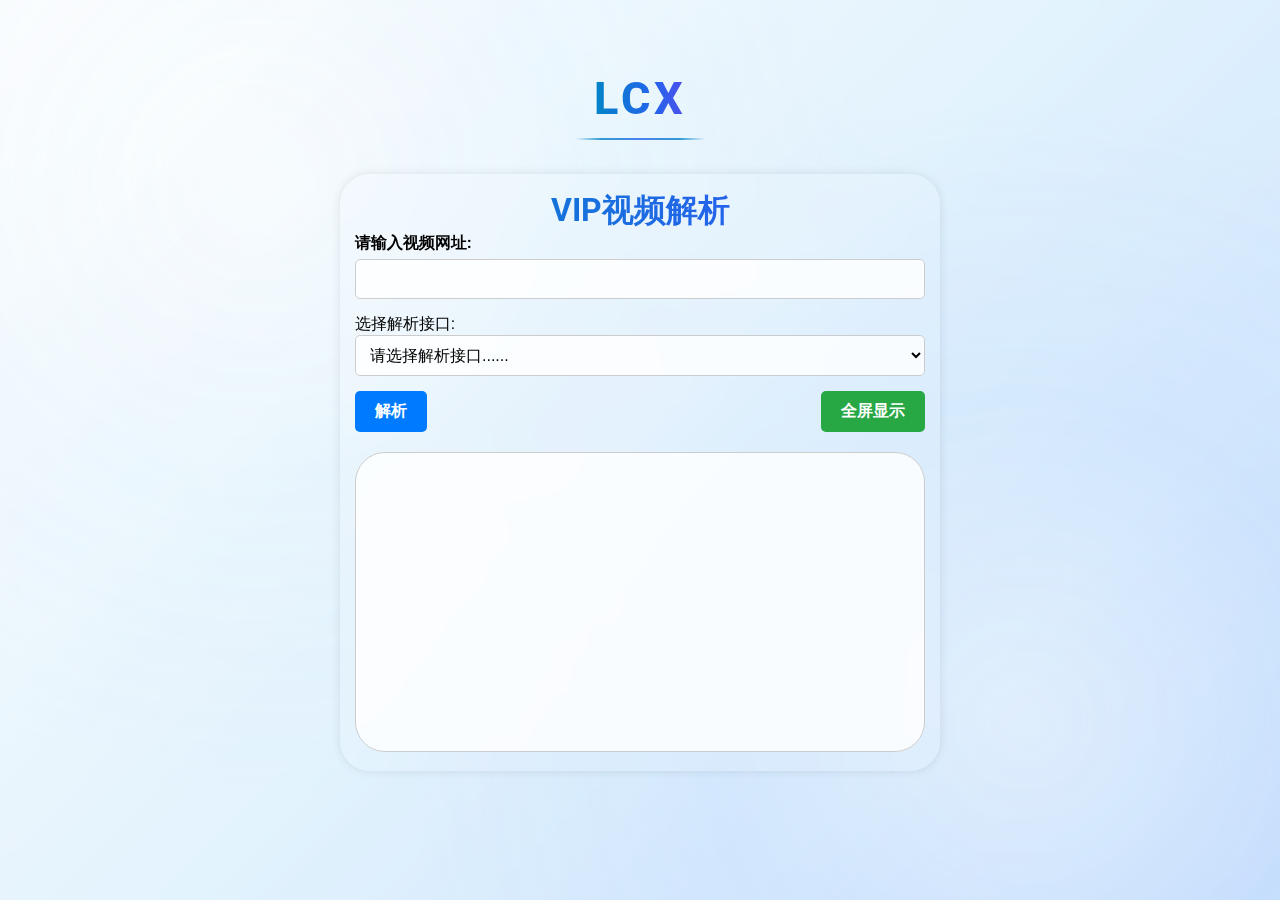
==== user.html @ cbeae75a "上传了所有文件" ====
<!DOCTYPE html>
<html lang="en">

<head>
    <meta charset="UTF-8">
    <meta name="viewport" content="width=device-width, initial-scale=1.0, maximum-scale=1.0, user-scalable=no">
    <title>LCX-VIP视频解析</title>
    <link rel="stylesheet" href="https://fonts.googleapis.com/css?family=Roboto:400,700">
    <link rel="stylesheet" href="css/styles.css">
    <link rel="stylesheet" href="https://cdnjs.cloudflare.com/ajax/libs/font-awesome/5.15.4/css/all.min.css">
    <style>
        /* 通用样式 */
        body {
            font-family: 'Roboto', sans-serif;
            display: flex;
            justify-content: center;
            align-items: center;
            min-height: 100vh;
            margin: 0;
            background-color: #f0f0f0;
        }

        /* 容器样式 */
      .container {
            width: 90%;
            max-width: 600px;
            background-color: rgba(255, 255, 255, 0.1);
            backdrop-filter: blur(15px);
            border-radius: 30px;
            box-shadow: 0 0 10px rgba(0, 0, 0, 0.1);
            padding: 15px;
            position: relative;
        }

        /* 输入组样式 */
      .input-group {
            margin-bottom: 15px;
        }

      .input-group label {
            display: block;
            font-weight: 700;
            margin-bottom: 5px;
        }

      .input-group input {
            width: 100%;
            padding: 10px;
            border: 1px solid #ccc;
            border-radius: 5px;
            font-size: 16px;
            background-color: rgba(255, 255, 255, 0.8);
            backdrop-filter: blur(10px);
        }

        /* 下拉选框样式 */
      .select-group {
            margin-bottom: 15px;
        }

      .select-group select {
            width: 100%;
            padding: 10px;
            border: 1px solid #ccc;
            border-radius: 5px;
            font-size: 16px;
            background-color: rgba(255, 255, 255, 0.8);
            backdrop-filter: blur(10px);
        }

        /* 按钮样式 */
        button {
            padding: 10px 20px;
            border: none;
            border-radius: 5px;
            font-size: 16px;
            font-weight: 700;
            cursor: pointer;
            transition: background-color 0.3s ease;
            background-color: rgba(0, 123, 255, 0.8);
            backdrop-filter: blur(10px);
        }

        #parseButton {
            background-color: #007BFF;
            color: #fff;
        }

        #fullscreenButton {
            background-color: #28a745;
            color: #fff;
        }

        #parseButton:hover {
            background-color: #0056b3;
        }

        #fullscreenButton:hover {
            background-color: #218838;
        }

        /* 结果框架样式 */
        iframe {
            width: 100%;
            height: 300px;
            border: 1px solid #ccc;
            border-radius: 30px;
            margin-top: 20px;
            background-color: rgba(255, 255, 255, 0.8);
            backdrop-filter: blur(10px);
        }

        /* 爱心粒子效果 */
        canvas {
            position: fixed;
            top: 0;
            left: 0;
            width: 100%;
            height: 100%;
            pointer-events: none;
        }

      .h1 {
            text-align: center;
            background: linear-gradient(90deg, #0284c7, #2563eb, #7c3aed, #0284c7);
            background-size: 200% 100%;
            -webkit-background-clip: text;
            background-clip: text;
            color: transparent;
        }

        /* 媒体查询，针对小屏幕设备进一步优化 */
        @media (max-width: 480px) {
          .container {
                padding: 10px;
            }

          .input-group input,
          .select-group select {
                font-size: 14px;
            }

            button {
                font-size: 14px;
            }

            iframe {
                height: 200px;
            }
        }
    </style>
</head>

<body>
    <h1 class="main-title">LCX</h1>
    <div class="container">
        <h1 class="h1">VIP视频解析</h1>
        <div class="input-group">
            <label for="videoUrl">请输入视频网址:</label>
            <input type="text" id="videoUrl" class="entry">
        </div>
        <div class="select-group">
            <label>选择解析接口:</label>
            <select id="apiSelect">
                <option value="" selected>请选择解析接口......</option>
                <option value="https://jx.xyflv.cc/?url=">咸鱼</option>
                <option value="https://jx.xmflv.com/?url=">虾米</option>
                <option value="https://am1907.top/?jx=">M1907(可输名字)</option>
                <option value="https://jx.mmkv.cn/tv.php?url=">vip</option>
                <option value="https://jx.2s0.cn/player/?url=">极速</option>
                <option value="https://www.yemu.xyz/?url=">夜幕</option>
            </select>
        </div>
        <div style="display: flex; justify-content: space-between;">
            <button id="parseButton" class="button" onclick="parseVideo()">解析</button>
            <button id="fullscreenButton" class="button" onclick="toggleFullscreen()">全屏显示</button>
        </div>
        <iframe id="resultFrame" src=""></iframe>
    </div>
    <canvas id="heartCanvas"></canvas>
    <audio id="clickSound" src="audio/click_sound.mp3"></audio>

    <script>
        function parseVideo() {
            var videoUrl = document.getElementById('videoUrl').value.trim();
            var selectedApi = document.getElementById('apiSelect').value;

            if (!videoUrl) {
                alert('请输入视频网址');
                return;
            }
            if (selectedApi === "") {
                alert('请选择解析接口');
                return;
            }

            var apiUrl = selectedApi + encodeURIComponent(videoUrl);
            document.getElementById('resultFrame').src = apiUrl;
            playClickSound();
        }

        function toggleFullscreen() {
            var iframe = document.getElementById('resultFrame');
            if (iframe.requestFullscreen) {
                iframe.requestFullscreen();
            } else if (iframe.mozRequestFullScreen) { // Firefox
                iframe.mozRequestFullScreen();
            } else if (iframe.webkitRequestFullscreen) { // Chrome, Safari and Opera
                iframe.webkitRequestFullscreen();
            } else if (iframe.msRequestFullscreen) { // IE/Edge
                iframe.msRequestFullscreen();
            }
            playClickSound();
        }

        function playClickSound() {
            const audio = document.getElementById('clickSound');
            // 设置音量为0.5（可根据需要调整，范围是0.0 - 1.0）
            audio.volume = 1.0;
            audio.currentTime = 0;
            audio.play();
        }

        // 爱心粒子效果相关代码
        const canvas = document.getElementById('heartCanvas');
        const ctx = canvas.getContext('2d');
        const particles = [];

        canvas.width = window.innerWidth;
        canvas.height = window.innerHeight;

        window.addEventListener('resize', function () {
            canvas.width = window.innerWidth;
            canvas.height = window.innerHeight;
        });

        function Particle(x, y, size, color) {
            this.x = x;
            this.y = y;
            this.size = size;
            this.color = color;
            this.vx = (Math.random() - 0.5) * 2;
            this.vy = (Math.random() - 0.5) * 2;
            this.life = 1;

            this.draw = function () {
                ctx.beginPath();
                ctx.moveTo(this.x + this.size * 0.25, this.y);
                ctx.bezierCurveTo(this.x + this.size * 0.25, this.y - this.size * 0.5, this.x + this.size * 0.75, this.y - this.size * 0.5, this.x + this.size * 0.75, this.y);
                ctx.bezierCurveTo(this.x + this.size * 0.75, this.y - this.size * 0.25, this.x + this.size, this.y - this.size * 0.5, this.x + this.size, this.y);
                ctx.bezierCurveTo(this.x + this.size, this.y + this.size * 0.5, this.x, this.y + this.size * 0.5, this.x, this.y);
                ctx.bezierCurveTo(this.x, this.y - this.size * 0.5, this.x + this.size * 0.25, this.y - this.size * 0.25, this.x + this.size * 0.25, this.y);
                ctx.fillStyle = this.color;
                ctx.fill();
            };

            this.update = function () {
                this.x += this.vx;
                this.y += this.vy;
                this.life -= 0.01;
                if (this.life <= 0) {
                    particles.splice(particles.indexOf(this), 1);
                }
            };
        }

        function addParticle(x, y) {
            const size = Math.random() * 5 + 3;
            const color = 'rgba(255, 0, 100, 0.7)';
            particles.push(new Particle(x, y, size, color));
        }

        document.addEventListener('mousemove', function (e) {
            addParticle(e.clientX, e.clientY);
        });

        document.addEventListener('click', function (e) {
            addParticle(e.clientX, e.clientY);
        });

        function animate() {
            ctx.clearRect(0, 0, canvas.width, canvas.height);
            particles.forEach(function (particle) {
                particle.draw();
                particle.update();
            });
            requestAnimationFrame(animate);
        }

        animate();
    </script>
</body>

</html>
---- css/styles.css ----
/* 全局变量 */
:root {
    --primary-color: #0284c7;
    --primary-hover: #0369a1;
    --secondary-color: #2563eb;
    --danger-color: #ef4444;
    --success-color: #10b981;
    --warning-color: #f59e0b;
    --text-primary: #1e293b;
    --text-secondary: #64748b;
    --bg-white: rgba(255, 255, 255, 0.95);
    --bg-transparent: rgba(255, 255, 255, 0.15);
    --border-color: rgba(148, 163, 184, 0.1);
    --shadow-sm: 0 4px 6px rgba(0, 0, 0, 0.05);
    --shadow-md: 0 8px 32px rgba(0, 0, 0, 0.1);
    --transition: all 0.3s ease;
    --radius-sm: 8px;
    --radius-md: 12px;
    --radius-lg: 24px;
}

/* 基础样式优化 */
* {
    margin: 0;
    padding: 0;
    box-sizing: border-box;
}

body {
    display: flex;
    justify-content: center;
    align-items: center;
    min-height: 100vh;
    background: linear-gradient(135deg, 
        var(--bg-white),
        rgba(224, 242, 254, 0.9),
        rgba(191, 219, 254, 0.85)
    );
    font-family: "Microsoft YaHei", -apple-system, BlinkMacSystemFont, "Segoe UI", Roboto, sans-serif;
    overflow: hidden;
    position: relative;
    padding-top: 5vh;
}

/* 背景效果 */
body::before {
    content: '';
    position: fixed;
    top: 0;
    left: 0;
    width: 100%;
    height: 100%;
    background: 
        radial-gradient(circle at 20% 20%, 
            rgba(255, 255, 255, 0.4) 0%,
            rgba(224, 242, 254, 0.2) 25%,
            transparent 50%),
        radial-gradient(circle at 80% 80%, 
            rgba(255, 255, 255, 0.4) 0%,
            rgba(191, 219, 254, 0.2) 25%,
            transparent 50%);
    backdrop-filter: blur(8px);
    -webkit-backdrop-filter: blur(8px);
    z-index: -2;
    opacity: 0.8;
}

body::after {
    content: '';
    position: fixed;
    top: 0;
    left: 0;
    width: 100%;
    height: 100%;
    background: 
        linear-gradient(135deg,
            transparent 0%,
            rgba(255, 255, 255, 0.03) 25%,
            rgba(224, 242, 254, 0.05) 50%,
            rgba(255, 255, 255, 0.03) 75%,
            transparent 100%);
    z-index: -1;
    animation: lightMove 20s ease-in-out infinite;
    background-size: 400% 400%;
    filter: blur(12px);
    opacity: 0.4;
    mix-blend-mode: overlay;
}

/* 动画效果 */
@keyframes lightMove {
    0% { background-position: 0% 0%; }
    50% { background-position: 100% 100%; }
    100% { background-position: 0% 0%; }
}

/* 标题样式 */
.main-title {
    position: fixed;
    top: 8%;
    left: 50%;
    transform: translateX(-50%);
    font-size: 2.8rem;
    font-weight: 800;
    letter-spacing: 4px;
    z-index: 11;
    background: linear-gradient(90deg, #0284c7, #2563eb, #7c3aed, #0284c7);
    background-size: 200% 100%;
    -webkit-background-clip: text;
    background-clip: text;
    color: transparent;
    animation: 
        gradient 6s linear infinite,
        glow 4s ease-in-out infinite alternate;
    padding-bottom: 15px;
}

.main-title::after {
    content: '';
    position: absolute;
    bottom: 0;
    left: 50%;
    transform: translateX(-50%);
    width: 140%;
    height: 2px;
    background: linear-gradient(90deg, 
        transparent 0%,
        rgba(2, 132, 199, 0.8) 20%,
        rgba(37, 99, 235, 0.8) 50%,
        rgba(2, 132, 199, 0.8) 80%,
        transparent 100%
    );
}

@keyframes borderGlow {
    0% {
        filter: drop-shadow(0 0 5px rgba(2, 132, 199, 0.4));
        width: 100%;
    }
    100% {
        filter: drop-shadow(0 0 10px rgba(2, 132, 199, 0.6));
        width: 120%;
    }
}

@keyframes gradient {
    0% { background-position: 0% 50%; }
    100% { background-position: 200% 50%; }
}

@keyframes glow {
    0% {
        filter: drop-shadow(0 0 15px rgba(2, 132, 199, 0.4))
               drop-shadow(0 0 30px rgba(2, 132, 199, 0.3));
    }
    100% {
        filter: drop-shadow(0 0 20px rgba(2, 132, 199, 0.6))
               drop-shadow(0 0 40px rgba(2, 132, 199, 0.4));
    }
}

/* 表单容器 */
.form-container {
    position: relative;
    max-width: 880px;
    margin: 20px auto;
    padding: 40px 60px;
    background: rgba(255, 255, 255, 0.15);
    backdrop-filter: blur(12px);
    -webkit-backdrop-filter: blur(12px);
    border-radius: 28px;
    box-shadow: 0 8px 32px rgba(0, 0, 0, 0.1);
    border: 1px solid rgba(255, 255, 255, 0.2);
    z-index: 10;
}

/* 表单部分 */
.form-section {
    display: none;
}

.form-section.active {
    display: block;
    animation: fadeIn 0.3s ease-out;
}

/* 表单标题 */
.form-title {
    color: #1e293b;
    text-align: center;
    margin-bottom: 25px;
    font-size: 32px;
    font-weight: 600;
    text-shadow: 0 2px 4px rgba(0, 0, 0, 0.1);
}

/* 表单组样式 */
.form-group {
    margin-bottom: 22px;
}

.form-group label {
    display: block;
    margin-bottom: 6px;
    color: #1e293b;
    font-size: 14px;
    font-weight: 500;
    text-shadow: 0 1px 2px rgba(0, 0, 0, 0.1);
}

.form-group input {
    width: 100%;
    padding: 14px 18px;
    background: rgba(255, 255, 255, 0.2);
    border: 1px solid rgba(255, 255, 255, 0.3);
    border-radius: 16px;
    color: #1e293b;
    font-size: 16px;
    transition: all 0.3s ease;
    backdrop-filter: blur(5px);
    -webkit-backdrop-filter: blur(5px);
}

.form-group input:focus {
    outline: none;
    background: rgba(255, 255, 255, 0.25);
    border-color: rgba(255, 255, 255, 0.5);
    box-shadow: 0 0 0 3px rgba(59, 130, 246, 0.1);
}

.form-group input::placeholder {
    color: rgba(30, 41, 59, 0.6);
}

/* 登录提示文字 */
.login-tip {
    color: #1e293b;
    font-size: 13px;
    margin-bottom: 15px;
    text-align: center;
    text-shadow: 0 1px 2px rgba(0, 0, 0, 0.1);
}

/* 提交按钮 */
.submit-btn {
    width: 100%;
    padding: 14px;
    background: linear-gradient(135deg, rgba(59, 130, 246, 0.8), rgba(37, 99, 235, 0.8));
    color: white;
    border: none;
    border-radius: 16px;
    font-size: 17px;
    font-weight: 500;
    cursor: pointer;
    transition: all 0.3s ease;
    backdrop-filter: blur(5px);
    -webkit-backdrop-filter: blur(5px);
    margin-top: 5px;
}

.submit-btn:hover {
    background: linear-gradient(135deg, rgba(37, 99, 235, 0.9), rgba(29, 78, 216, 0.9));
    transform: translateY(-2px);
    box-shadow: 0 4px 12px rgba(37, 99, 235, 0.2);
}

/* 链接样式 */
.form-links {
    margin-top: 20px;
    display: flex;
    justify-content: space-between;
    align-items: center;
    padding: 0 15px;
}

.form-links br {
    display: none; /* 移除换行 */
}

.form-links a {
    color: #1e293b;
    text-decoration: none;
    font-size: 14px;
    transition: all 0.3s ease;
    text-shadow: 0 1px 2px rgba(0, 0, 0, 0.1);
    position: relative;
    padding: 5px 0;
}

.form-links a:hover {
    color: #3b82f6;
    text-shadow: 0 2px 4px rgba(59, 130, 246, 0.2);
}

/* 链接分隔线 */
.form-links a:not(:last-child)::after {
    content: '';
    position: absolute;
    right: -30px;
    top: 50%;
    transform: translateY(-50%);
    width: 1px;
    height: 14px;
    background: rgba(30, 41, 59, 0.2);
}

/* 自定义弹窗样式 */
.custom-alert {
    position: fixed;
    top: 20px;
    left: 50%;
    transform: translateX(-50%) scaleX(0); /* 初始状态：水平压缩到中心点 */
    padding: 15px 25px;
    border-radius: 12px;
    background: rgba(255, 255, 255, 0.95);
    box-shadow: 0 4px 12px rgba(0, 0, 0, 0.1);
    display: none;
    z-index: 1000;
    min-width: 300px;
    backdrop-filter: blur(10px);
    -webkit-backdrop-filter: blur(10px);
    border: 1px solid rgba(255, 255, 255, 0.2);
    transition: transform 0.3s ease-out;
    overflow: hidden; /* 用于进度条 */
    transform-origin: center; /* 设置变换的原点为中心 */
}

.custom-alert.show {
    display: flex;
    align-items: center;
    justify-content: center;
    transform: translateX(-50%) scaleX(1); /* 显示状态：完全展开 */
    animation: expandAlert 0.3s ease-out forwards;
}

.custom-alert.hide {
    animation: collapseAlert 0.3s ease-in forwards;
}

.custom-alert-icon {
    margin-right: 10px;
    font-size: 20px;
}

.custom-alert-message {
    color: #1e293b;
    font-size: 15px;
    font-weight: 500;
}

/* 进度条样式 */
.custom-alert::after {
    content: '';
    position: absolute;
    bottom: 0;
    left: 0;
    width: 100%;
    height: 3px;
    background: #10b981; /* 绿色进度条 */
    animation: progress 3s linear forwards;
}

/* 成功状态 */
.custom-alert.success {
    background: rgba(16, 185, 129, 0.95);
    color: white;
}

.custom-alert.success .custom-alert-message {
    color: white;
}

/* 错误状态 */
.custom-alert.error {
    background: rgba(239, 68, 68, 0.95);
    color: white;
}

.custom-alert.error .custom-alert-message {
    color: white;
}

/* 展开动画 */
@keyframes expandAlert {
    from {
        transform: translateX(-50%) scaleX(0);
    }
    to {
        transform: translateX(-50%) scaleX(1);
    }
}

/* 收缩动画 */
@keyframes collapseAlert {
    from {
        transform: translateX(-50%) scaleX(1);
    }
    to {
        transform: translateX(-50%) scaleX(0);
    }
}

/* 进度条动画 */
@keyframes progress {
    from {
        width: 100%;
    }
    to {
        width: 0%;
    }
}

/* 密码强度和匹配提示 */
.password-strength,
.password-match {
    font-size: 0.85rem;
    margin-top: 0.5rem;
    transition: all 0.3s ease;
}

.password-strength.weak { color: #ef4444; }
.password-strength.medium { color: #f59e0b; }
.password-strength.strong { color: #10b981; }
.password-match.match { color: #10b981; }
.password-match.mismatch { color: #ef4444; }

/* 管理员相关样式 */
.admin-link {
    position: relative;
    padding: 5px 10px;
    border-radius: 8px;
    transition: all 0.3s ease;
    background: linear-gradient(
        to right,
        rgba(2, 132, 199, 0.1),
        rgba(37, 99, 235, 0.1)
    );
    margin-top: 0.8rem;
    display: inline-block;
}

.admin-link::after {
    content: '👑';
    margin-left: 0.5rem;
    display: inline-block;
    transition: all 0.3s ease;
}

.admin-link:hover::after {
    animation: crownFloat 1s ease-in-out infinite;
}

@keyframes crownFloat {
    0% { transform: rotate(0deg) scale(1); }
    50% { transform: rotate(15deg) scale(1.2); }
    100% { transform: rotate(0deg) scale(1); }
}

/* 管理员面板样式 */
#adminPanel {
    width: 100%;
    max-width: 1600px;
    margin: 20px auto;
    padding: 20px;
    background: var(--bg-white);
    border-radius: 10px;
    box-shadow: 0 0 20px rgba(0, 0, 0, 0.1);
    position: relative;
    z-index: 10;
}

.admin-header {
    display: flex;
    justify-content: space-between;
    align-items: center;
    margin-bottom: 20px;
    padding-bottom: 15px;
    border-bottom: 1px solid var(--border-color);
}

.admin-info {
    display: flex;
    align-items: center;
    gap: 15px;
}

.admin-welcome {
    font-size: 16px;
    color: var(--text-color);
}

.admin-toolbar {
    display: flex;
    justify-content: space-between;
    align-items: center;
    margin-bottom: 20px;
    gap: 20px;
}

.toolbar-left {
    display: flex;
    gap: 10px;
}

.tool-btn {
    display: flex;
    align-items: center;
    gap: 5px;
    padding: 8px 15px;
    border: none;
    border-radius: 5px;
    background: var(--primary-color);
    color: white;
    cursor: pointer;
    transition: background-color 0.3s;
}

.tool-btn:hover {
    background: var(--primary-dark);
}

.tool-btn .icon {
    font-size: 18px;
}

.search-box {
    position: relative;
    width: 300px;
}

.search-box input {
    width: 100%;
    padding: 8px 35px 8px 15px;
    border: 1px solid var(--border-color);
    border-radius: 5px;
    font-size: 14px;
}

.search-icon {
    position: absolute;
    right: 10px;
    top: 50%;
    transform: translateY(-50%);
    color: var(--text-light);
}

.user-list {
    background: white;
    border-radius: 8px;
    overflow: hidden;
    margin-bottom: 20px;
    box-shadow: 0 2px 8px rgba(0, 0, 0, 0.1);
}

.user-list table {
    width: 100%;
    border-collapse: collapse;
}

.user-list th,
.user-list td {
    padding: 12px 15px;
    text-align: left;
    border-bottom: 1px solid var(--border-color);
}

.user-list th {
    background: var(--bg-light);
    font-weight: 600;
    color: var(--text-dark);
}

.user-list tr:hover {
    background: var(--bg-hover);
}

.action-btn {
    padding: 5px 10px;
    border: none;
    border-radius: 4px;
    cursor: pointer;
    font-size: 14px;
    transition: background-color 0.3s;
    margin-right: 5px;
}

.edit-btn {
    background: var(--primary-color);
    color: white;
}

.edit-btn:hover {
    background: var(--primary-dark);
}

.delete-btn {
    background: var(--danger-color);
    color: white;
}

.delete-btn:hover {
    background: var(--danger-dark);
}

.table-footer {
    display: flex;
    justify-content: space-between;
    align-items: center;
    padding: 15px 0;
}

.page-info {
    color: var(--text-color);
}

.pagination {
    display: flex;
    align-items: center;
    gap: 10px;
}

.page-btn {
    padding: 5px 15px;
    border: 1px solid var(--border-color);
    border-radius: 4px;
    background: white;
    cursor: pointer;
    transition: all 0.3s;
}

.page-btn:hover:not(:disabled) {
    background: var(--bg-light);
}

.page-btn:disabled {
    opacity: 0.5;
    cursor: not-allowed;
}

.page-number {
    color: var(--text-color);
}

/* 管理员退出弹窗样式 */
.modal-overlay {
    display: none;
    position: fixed;
    top: 0;
    left: 0;
    width: 100%;
    height: 100%;
    background: rgba(0, 0, 0, 0.5);
    z-index: 1000;
}

.modal-overlay.show {
    display: block;
}

.admin-logout-modal {
    display: none;
    position: fixed;
    top: 50%;
    left: 50%;
    transform: translate(-50%, -50%);
    background: white;
    padding: 20px;
    border-radius: 8px;
    box-shadow: 0 2px 10px rgba(0, 0, 0, 0.1);
    z-index: 1001;
    width: 300px;
    text-align: center;
}

.admin-logout-modal.show {
    display: block;
}

.admin-logout-modal h3 {
    margin: 0 0 20px;
    color: var(--text-dark);
}

.admin-logout-modal .buttons {
    display: flex;
    justify-content: center;
    gap: 10px;
}

.admin-logout-modal button {
    padding: 8px 20px;
    border: none;
    border-radius: 4px;
    cursor: pointer;
    transition: background-color 0.3s;
}

.admin-logout-modal .cancel-btn {
    background: var(--bg-light);
    color: var(--text-color);
}

.admin-logout-modal .cancel-btn:hover {
    background: var(--border-color);
}

.admin-logout-modal .confirm-btn {
    background: var(--danger-color);
    color: white;
}

.admin-logout-modal .confirm-btn:hover {
    background: var(--danger-dark);
}

/* 响应式设计 */
@media (max-width: 1440px) {
    #adminPanel {
        max-width: 95%;
        margin: 2rem auto;
    }
}

@media (max-width: 1280px) {
    #adminPanel {
        max-width: 95%;
        margin: 0 auto;
    }
    
    .admin-toolbar {
        flex-direction: column;
        align-items: stretch;
    }
    
    .search-box {
        width: 100%;
    }
}

@media (max-width: 768px) {
    .admin-header {
        flex-direction: column;
        gap: 1rem;
        text-align: center;
    }
    
    .admin-info {
        flex-direction: column;
        gap: 1rem;
    }
    
    .toolbar-left {
        flex-direction: column;
    }
    
    .table-footer {
        flex-direction: column;
        gap: 1rem;
        text-align: center;
    }
}

/* 特效容器 */
.snowflakes {
    position: fixed;
    top: 0;
    left: 0;
    width: 100%;
    height: 100%;
    pointer-events: none;
    z-index: 5;
}

/* 雪花效果 */
.snowflake {
    position: absolute;
    top: -30px;
    color: rgba(255, 255, 255, 0.95);
    text-shadow: 
        0 0 10px rgba(255, 255, 255, 0.9),
        0 0 20px rgba(191, 219, 254, 0.9),
        0 0 30px rgba(147, 197, 253, 0.8);
    animation: snowfall linear infinite;
    pointer-events: none;
    filter: drop-shadow(0 0 4px rgba(255, 255, 255, 0.9));
    z-index: 10;
    font-size: 24px;
}

@keyframes snowfall {
    0% { 
        transform: translateY(0) translateX(var(--start-x, 0)) rotate(0deg) scale(1); 
        opacity: 1;
    }
    50% {
        transform: translateY(50vh) translateX(var(--end-x, 0)) rotate(180deg) scale(1.2);
        opacity: 0.9;
    }
    100% { 
        transform: translateY(105vh) translateX(var(--end-x, 0)) rotate(360deg) scale(1); 
        opacity: 0.8;
    }
}

/* 动画效果优化 */
@keyframes fadeIn {
    from {
        opacity: 0;
        transform: translateY(10px);
    }
    to {
        opacity: 1;
        transform: translateY(0);
    }
}

.fade-in {
    animation: fadeIn 0.3s ease forwards;
}

/* 管理员退出弹窗样式 */
.admin-logout-modal {
    position: fixed;
    top: 50%;
    left: 50%;
    transform: translate(-50%, -50%);
    background: var(--bg-white);
    padding: 2rem;
    border-radius: 1rem;
    box-shadow: 0 0 20px rgba(0, 0, 0, 0.1);
    z-index: 1000;
    text-align: center;
    min-width: 300px;
    display: none;
}

.admin-logout-modal.show {
    display: block;
    animation: modalFadeIn 0.3s ease-out;
}

.admin-logout-modal h3 {
    color: var(--text-primary);
    margin-bottom: 1.5rem;
    font-size: 1.2rem;
}

.admin-logout-modal .buttons {
    display: flex;
    justify-content: center;
    gap: 1rem;
    margin-top: 1.5rem;
}

.admin-logout-modal button {
    padding: 0.5rem 1.5rem;
    border: none;
    border-radius: 0.5rem;
    cursor: pointer;
    font-size: 1rem;
    transition: all 0.3s ease;
}

.admin-logout-modal .confirm-btn {
    background: var(--danger);
    color: white;
}

.admin-logout-modal .cancel-btn {
    background: var(--bg-secondary);
    color: var(--text-primary);
}

.admin-logout-modal button:hover {
    opacity: 0.9;
    transform: translateY(-1px);
}

.modal-overlay {
    position: fixed;
    top: 0;
    left: 0;
    right: 0;
    bottom: 0;
    background: rgba(0, 0, 0, 0.5);
    z-index: 999;
    display: none;
}

.modal-overlay.show {
    display: block;
    animation: overlayFadeIn 0.3s ease-out;
}

@keyframes modalFadeIn {
    from {
        opacity: 0;
        transform: translate(-50%, -60%);
    }
    to {
        opacity: 1;
        transform: translate(-50%, -50%);
    }
}

@keyframes overlayFadeIn {
    from {
        opacity: 0;
    }
    to {
        opacity: 1;
    }
}

/* 模态表单样式 */
.modal-form {
    display: none;
    position: fixed;
    top: 0;
    left: 0;
    width: 100%;
    height: 100%;
    background: rgba(0, 0, 0, 0.5);
    z-index: 1000;
    justify-content: center;
    align-items: center;
}

.modal-form.show {
    display: flex;
}

.modal-content {
    background: white;
    padding: 2rem;
    border-radius: 10px;
    width: 100%;
    max-width: 500px;
    box-shadow: 0 0 20px rgba(0, 0, 0, 0.1);
}

.modal-content h3 {
    margin: 0 0 1.5rem;
    color: var(--text-primary);
    font-size: 1.5rem;
    text-align: center;
}

.form-buttons {
    display: flex;
    justify-content: flex-end;
    gap: 1rem;
    margin-top: 2rem;
}

.form-buttons button {
    padding: 0.8rem 1.5rem;
    border: none;
    border-radius: 5px;
    cursor: pointer;
    font-size: 1rem;
    transition: all 0.3s ease;
}

.form-buttons .submit-btn {
    background: var(--primary-color);
    color: white;
}

.form-buttons .submit-btn:hover {
    background: var(--primary-hover);
}

.form-buttons .cancel-btn {
    background: var(--bg-light);
    color: var(--text-primary);
}

.form-buttons .cancel-btn:hover {
    background: var(--border-color);
}

/* 表单组样式 */
.form-group {
    margin-bottom: 1.5rem;
}

.form-group label {
    display: block;
    margin-bottom: 0.5rem;
    color: var(--text-primary);
    font-size: 0.95rem;
}

.form-group input {
    width: 100%;
    padding: 0.8rem;
    border: 1px solid var(--border-color);
    border-radius: 5px;
    font-size: 1rem;
    transition: all 0.3s ease;
}

.form-group input:focus {
    outline: none;
    border-color: var(--primary-color);
    box-shadow: 0 0 0 2px rgba(2, 132, 199, 0.1);
}

/* 待办事项容器 */
.todo-container {
    position: relative;
    max-width: 800px;
    margin: 20px auto;
    padding: 30px;
    background: rgba(255, 255, 255, 0.15);
    backdrop-filter: blur(12px);
    -webkit-backdrop-filter: blur(12px);
    border-radius: 24px;
    box-shadow: 0 8px 32px rgba(0, 0, 0, 0.1);
    border: 1px solid rgba(255, 255, 255, 0.2);
}

/* 进度统计部分 */
.progress-section {
    margin-bottom: 30px;
}

.progress-info {
    display: flex;
    align-items: center;
    gap: 10px;
    margin-bottom: 15px;
    color: #1e293b;
}

.progress-percentage {
    color: #0ea5e9;
    font-weight: 600;
}

.progress-bar {
    height: 6px;
    background: rgba(255, 255, 255, 0.2);
    border-radius: 3px;
    margin-bottom: 20px;
}

.progress {
    height: 100%;
    background: linear-gradient(90deg, #0ea5e9, #2563eb);
    border-radius: 3px;
    transition: width 0.3s ease;
}

.task-stats {
    display: flex;
    justify-content: space-around;
    padding: 15px 0;
    border-top: 1px solid rgba(255, 255, 255, 0.2);
}

.stat-item {
    display: flex;
    align-items: center;
    gap: 8px;
    color: #1e293b;
}

.stat-number {
    background: rgba(255, 255, 255, 0.2);
    padding: 2px 8px;
    border-radius: 10px;
    font-size: 14px;
}

/* 添加任务部分 */
.add-task-section {
    display: flex;
    gap: 10px;
    margin-bottom: 20px;
}

#newTask {
    flex: 1;
    padding: 12px 20px;
    border: none;
    border-radius: 12px;
    background: rgba(255, 255, 255, 0.2);
    color: #1e293b;
    font-size: 16px;
}

#newTask::placeholder {
    color: rgba(30, 41, 59, 0.6);
}

.add-btn {
    padding: 12px 24px;
    background: #0ea5e9;
    color: white;
    border: none;
    border-radius: 12px;
    cursor: pointer;
    display: flex;
    align-items: center;
    gap: 8px;
    transition: all 0.3s ease;
}

.add-btn:hover {
    background: #0284c7;
    transform: translateY(-2px);
}

/* 任务列表 */
.task-list {
    display: flex;
    flex-direction: column;
    gap: 10px;
}

.task-item {
    display: flex;
    align-items: center;
    padding: 15px;
    background: rgba(255, 255, 255, 0.1);
    border-radius: 12px;
    transition: all 0.3s ease;
}

.task-item:hover {
    background: rgba(255, 255, 255, 0.15);
    transform: translateX(5px);
}

.task-checkbox {
    width: 24px;
    height: 24px;
    border-radius: 50%;
    border: 2px solid rgba(30, 41, 59, 0.3);
    display: flex;
    align-items: center;
    justify-content: center;
    cursor: pointer;
    margin-right: 15px;
    color: transparent;
    transition: all 0.3s ease;
}

.task-item.completed .task-checkbox {
    background: #10b981;
    border-color: #10b981;
    color: white;
}

.task-content {
    flex: 1;
    color: #1e293b;
}

.task-item.completed .task-content {
    text-decoration: line-through;
    color: #64748b;
}

.task-date {
    color: #64748b;
    font-size: 14px;
    margin: 0 15px;
}

.task-delete {
    color: #ef4444;
    cursor: pointer;
    opacity: 0;
    transition: all 0.3s ease;
}

.task-item:hover .task-delete {
    opacity: 1;
}
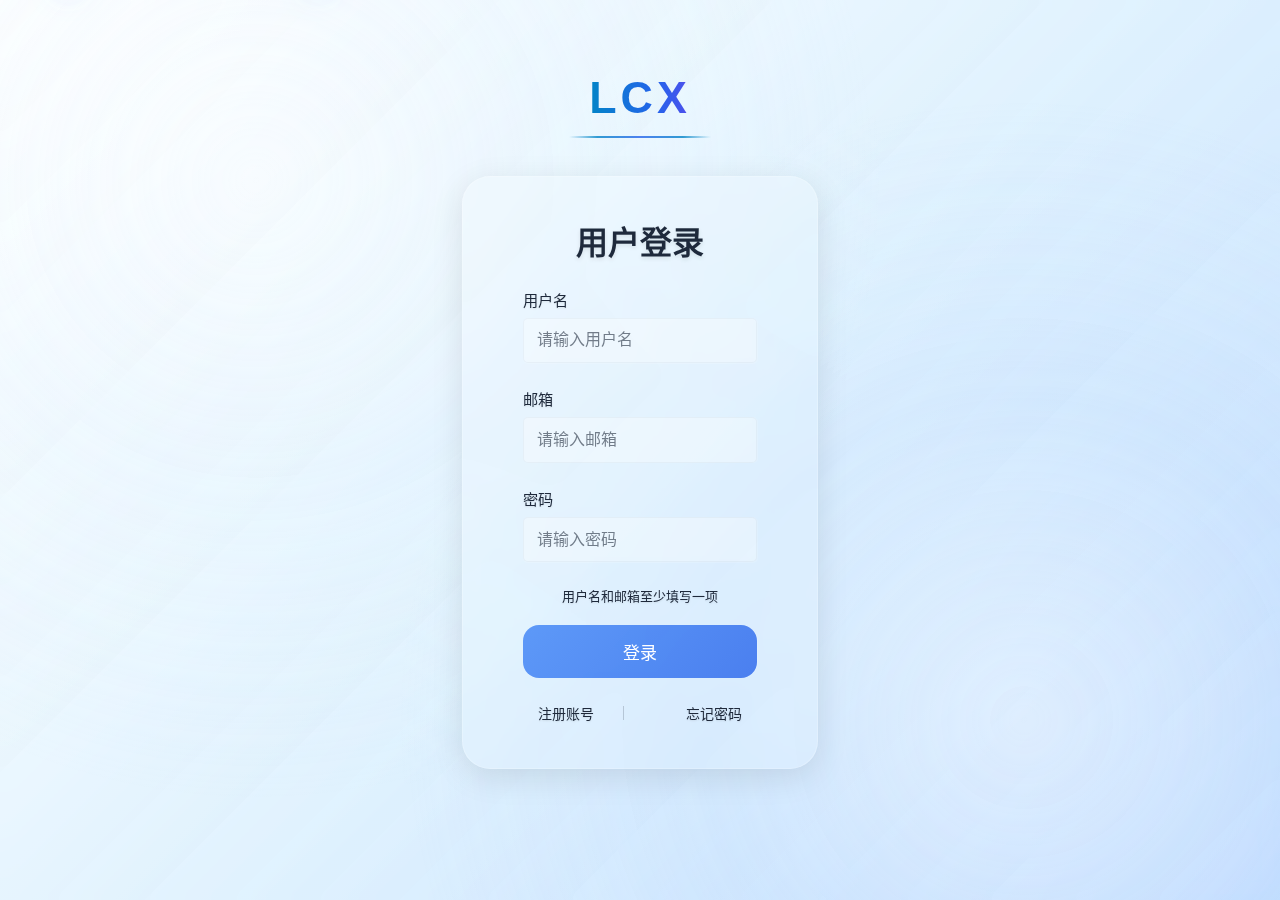
==== commit 6cb8a167: "更新" ====
--- a/user.html
+++ b/user.html
@@ -1,294 +1,149 @@
 <!DOCTYPE html>
-<html lang="en">
-
+<html lang="zh-CN">
 <head>
     <meta charset="UTF-8">
-    <meta name="viewport" content="width=device-width, initial-scale=1.0, maximum-scale=1.0, user-scalable=no">
-    <title>LCX-VIP视频解析</title>
-    <link rel="stylesheet" href="https://fonts.googleapis.com/css?family=Roboto:400,700">
+    <meta name="viewport" content="width=device-width, initial-scale=1.0">
+    <title>LCX</title>
     <link rel="stylesheet" href="css/styles.css">
     <link rel="stylesheet" href="https://cdnjs.cloudflare.com/ajax/libs/font-awesome/5.15.4/css/all.min.css">
-    <style>
-        /* 通用样式 */
-        body {
-            font-family: 'Roboto', sans-serif;
-            display: flex;
-            justify-content: center;
-            align-items: center;
-            min-height: 100vh;
-            margin: 0;
-            background-color: #f0f0f0;
-        }
 
-        /* 容器样式 */
-      .container {
-            width: 90%;
-            max-width: 600px;
-            background-color: rgba(255, 255, 255, 0.1);
-            backdrop-filter: blur(15px);
-            border-radius: 30px;
-            box-shadow: 0 0 10px rgba(0, 0, 0, 0.1);
-            padding: 15px;
-            position: relative;
-        }
+</head>
+<body>
+    <!-- 系统主标题 -->
+    <h1 class="main-title">LCX</h1>
 
-        /* 输入组样式 */
-      .input-group {
-            margin-bottom: 15px;
-        }
+    <!-- 雪花容器 -->
+    <div class="snowflakes" id="snowflakes"></div>
 
-      .input-group label {
-            display: block;
-            font-weight: 700;
-            margin-bottom: 5px;
-        }
+    <div class="form-container">
+        <!-- 自定义弹窗容器 -->
+        <div id="customAlert" class="custom-alert">
+            <span class="custom-alert-icon"></span>
+            <span class="custom-alert-message"></span>
+        </div>
 
-      .input-group input {
-            width: 100%;
-            padding: 10px;
-            border: 1px solid #ccc;
-            border-radius: 5px;
-            font-size: 16px;
-            background-color: rgba(255, 255, 255, 0.8);
-            backdrop-filter: blur(10px);
-        }
+        <!-- 登录表单 -->
+        <div class="form-section active" id="loginForm">
+            <h2 class="form-title">用户登录</h2>
+            <form id="loginFormElement">
+                <div class="form-group">
+                    <label for="login-username">用户名</label>
+                    <input type="text" id="login-username" name="username" placeholder="请输入用户名">
+                </div>
+                <div class="form-group">
+                    <label for="login-email">邮箱</label>
+                    <input type="email" id="login-email" name="email" placeholder="请输入邮箱">
+                </div>
+                <div class="form-group">
+                    <label for="login-password">密码</label>
+                    <input type="password" id="login-password" name="password" placeholder="请输入密码" required>
+                </div>
+                <div class="login-tip">用户名和邮箱至少填写一项</div>
+                <button type="submit" class="submit-btn">登录</button>
+                <div class="form-links">
+                    <a href="#" onclick="switchForm('registerForm')">注册账号</a>
+                    <a href="#" onclick="switchForm('forgotForm')">忘记密码</a>
+                </div>
+            </form>
+        </div>
 
-        /* 下拉选框样式 */
-      .select-group {
-            margin-bottom: 15px;
-        }
+        <!-- 注册表单 -->
+        <div class="form-section" id="registerForm">
+            <h2 class="form-title">用户注册</h2>
+            <form id="registerFormElement">
+                <div class="form-group">
+                    <label for="register-username">用户名</label>
+                    <input type="text" id="register-username" name="username" placeholder="请输入用户名" required>
+                </div>
+                <div class="form-group">
+                    <label for="register-email">邮箱</label>
+                    <input type="email" id="register-email" name="email" placeholder="请输入邮箱" required>
+                </div>
+                <div class="form-group">
+                    <label for="register-password">密码</label>
+                    <input type="password" id="register-password" name="password" placeholder="请输入密码" required>
+                    <div class="password-strength" id="registerPasswordStrength"></div>
+                </div>
+                <div class="form-group">
+                    <label for="register-confirm">确认密码</label>
+                    <input type="password" id="register-confirm" name="confirm_password" placeholder="请再次输入密码" required>
+                    <div class="password-match" id="registerPasswordMatch"></div>
+                </div>
+                <button type="submit" class="submit-btn">注册</button>
+                <div class="form-links">
+                    <a href="#" onclick="switchForm('loginForm')">返回登录</a>
+                </div>
+            </form>
+        </div>
 
-      .select-group select {
-            width: 100%;
-            padding: 10px;
-            border: 1px solid #ccc;
-            border-radius: 5px;
-            font-size: 16px;
-            background-color: rgba(255, 255, 255, 0.8);
-            backdrop-filter: blur(10px);
-        }
+        <!-- 忘记密码表单 -->
+        <div class="form-section" id="forgotForm">
+            <h2 class="form-title">重置密码</h2>
+            <form id="forgotFormElement">
+                <div class="form-group">
+                    <label for="forgot-email">邮箱地址</label>
+                    <input type="email" id="forgot-email" name="email" placeholder="请输入注册邮箱" required>
+                </div>
+                <div class="form-group">
+                    <label for="forgot-new-password">新密码</label>
+                    <input type="password" id="forgot-new-password" name="new_password" placeholder="请输入新密码" required>
+                    <div class="password-strength" id="forgotPasswordStrength"></div>
+                </div>
+                <div class="form-group">
+                    <label for="forgot-confirm">确认密码</label>
+                    <input type="password" id="forgot-confirm" name="confirm_password" placeholder="请再次输入新密码" required>
+                    <div class="password-match" id="forgotPasswordMatch"></div>
+                </div>
+                <button type="submit" class="submit-btn">重置密码</button>
+                <div class="form-links">
+                    <a href="#" onclick="switchForm('loginForm')">返回登录</a>
+                </div>
+            </form>
+        </div>
 
-        /* 按钮样式 */
-        button {
-            padding: 10px 20px;
-            border: none;
-            border-radius: 5px;
-            font-size: 16px;
-            font-weight: 700;
-            cursor: pointer;
-            transition: background-color 0.3s ease;
-            background-color: rgba(0, 123, 255, 0.8);
-            backdrop-filter: blur(10px);
-        }
 
-        #parseButton {
-            background-color: #007BFF;
-            color: #fff;
-        }
+        <!-- 添加用户表单 -->
+        <div id="addUserForm" class="modal-form">
+            <div class="modal-content">
+                <h3>添加新用户</h3>
+                <div class="form-group">
+                    <label for="newUsername">用户名</label>
+                    <input type="text" id="newUsername" name="username" required>
+                </div>
+                <div class="form-group">
+                    <label for="newPassword">密码</label>
+                    <input type="password" id="newPassword" name="password" required>
+                </div>
+                <div class="form-group">
+                    <label for="newEmail">邮箱</label>
+                    <input type="email" id="newEmail" name="email" required>
+                </div>
+                <div class="form-buttons">
+                    <button type="button" class="cancel-btn" onclick="closeAddUserForm()">取消</button>
+                    <button type="button" class="submit-btn" onclick="submitAddUser()">添加</button>
+                </div>
+            </div>
+        </div>
 
-        #fullscreenButton {
-            background-color: #28a745;
-            color: #fff;
-        }
 
-        #parseButton:hover {
-            background-color: #0056b3;
-        }
 
-        #fullscreenButton:hover {
-            background-color: #218838;
-        }
 
-        /* 结果框架样式 */
-        iframe {
-            width: 100%;
-            height: 300px;
-            border: 1px solid #ccc;
-            border-radius: 30px;
-            margin-top: 20px;
-            background-color: rgba(255, 255, 255, 0.8);
-            backdrop-filter: blur(10px);
-        }
-
-        /* 爱心粒子效果 */
-        canvas {
-            position: fixed;
-            top: 0;
-            left: 0;
-            width: 100%;
-            height: 100%;
-            pointer-events: none;
-        }
-
-      .h1 {
-            text-align: center;
-            background: linear-gradient(90deg, #0284c7, #2563eb, #7c3aed, #0284c7);
-            background-size: 200% 100%;
-            -webkit-background-clip: text;
-            background-clip: text;
-            color: transparent;
-        }
-
-        /* 媒体查询，针对小屏幕设备进一步优化 */
-        @media (max-width: 480px) {
-          .container {
-                padding: 10px;
-            }
-
-          .input-group input,
-          .select-group select {
-                font-size: 14px;
-            }
-
-            button {
-                font-size: 14px;
-            }
-
-            iframe {
-                height: 200px;
-            }
-        }
-    </style>
-</head>
-
-<body>
-    <h1 class="main-title">LCX</h1>
-    <div class="container">
-        <h1 class="h1">VIP视频解析</h1>
-        <div class="input-group">
-            <label for="videoUrl">请输入视频网址:</label>
-            <input type="text" id="videoUrl" class="entry">
-        </div>
-        <div class="select-group">
-            <label>选择解析接口:</label>
-            <select id="apiSelect">
-                <option value="" selected>请选择解析接口......</option>
-                <option value="https://jx.xyflv.cc/?url=">咸鱼</option>
-                <option value="https://jx.xmflv.com/?url=">虾米</option>
-                <option value="https://am1907.top/?jx=">M1907(可输名字)</option>
-                <option value="https://jx.mmkv.cn/tv.php?url=">vip</option>
-                <option value="https://jx.2s0.cn/player/?url=">极速</option>
-                <option value="https://www.yemu.xyz/?url=">夜幕</option>
-            </select>
-        </div>
-        <div style="display: flex; justify-content: space-between;">
-            <button id="parseButton" class="button" onclick="parseVideo()">解析</button>
-            <button id="fullscreenButton" class="button" onclick="toggleFullscreen()">全屏显示</button>
-        </div>
-        <iframe id="resultFrame" src=""></iframe>
-    </div>
-    <canvas id="heartCanvas"></canvas>
-    <audio id="clickSound" src="audio/click_sound.mp3"></audio>
+    <!-- 引入JavaScript文件 -->
+    <script src="js/ui.js" type="module"></script>
+    <script src="js/api.js" type="module"></script>
+    <script src="js/validation.js" type="module"></script>
+    <script src="js/effects.js" type="module"></script>
+    <script src="js/handlers.js" type="module"></script>
+    <script src="js/main.js" type="module"></script>
 
     <script>
-        function parseVideo() {
-            var videoUrl = document.getElementById('videoUrl').value.trim();
-            var selectedApi = document.getElementById('apiSelect').value;
-
-            if (!videoUrl) {
-                alert('请输入视频网址');
-                return;
-            }
-            if (selectedApi === "") {
-                alert('请选择解析接口');
-                return;
-            }
-
-            var apiUrl = selectedApi + encodeURIComponent(videoUrl);
-            document.getElementById('resultFrame').src = apiUrl;
-            playClickSound();
-        }
-
-        function toggleFullscreen() {
-            var iframe = document.getElementById('resultFrame');
-            if (iframe.requestFullscreen) {
-                iframe.requestFullscreen();
-            } else if (iframe.mozRequestFullScreen) { // Firefox
-                iframe.mozRequestFullScreen();
-            } else if (iframe.webkitRequestFullscreen) { // Chrome, Safari and Opera
-                iframe.webkitRequestFullscreen();
-            } else if (iframe.msRequestFullscreen) { // IE/Edge
-                iframe.msRequestFullscreen();
-            }
-            playClickSound();
-        }
-
-        function playClickSound() {
-            const audio = document.getElementById('clickSound');
-            // 设置音量为0.5（可根据需要调整，范围是0.0 - 1.0）
-            audio.volume = 1.0;
-            audio.currentTime = 0;
-            audio.play();
-        }
-
-        // 爱心粒子效果相关代码
-        const canvas = document.getElementById('heartCanvas');
-        const ctx = canvas.getContext('2d');
-        const particles = [];
-
-        canvas.width = window.innerWidth;
-        canvas.height = window.innerHeight;
-
-        window.addEventListener('resize', function () {
-            canvas.width = window.innerWidth;
-            canvas.height = window.innerHeight;
-        });
-
-        function Particle(x, y, size, color) {
-            this.x = x;
-            this.y = y;
-            this.size = size;
-            this.color = color;
-            this.vx = (Math.random() - 0.5) * 2;
-            this.vy = (Math.random() - 0.5) * 2;
-            this.life = 1;
-
-            this.draw = function () {
-                ctx.beginPath();
-                ctx.moveTo(this.x + this.size * 0.25, this.y);
-                ctx.bezierCurveTo(this.x + this.size * 0.25, this.y - this.size * 0.5, this.x + this.size * 0.75, this.y - this.size * 0.5, this.x + this.size * 0.75, this.y);
-                ctx.bezierCurveTo(this.x + this.size * 0.75, this.y - this.size * 0.25, this.x + this.size, this.y - this.size * 0.5, this.x + this.size, this.y);
-                ctx.bezierCurveTo(this.x + this.size, this.y + this.size * 0.5, this.x, this.y + this.size * 0.5, this.x, this.y);
-                ctx.bezierCurveTo(this.x, this.y - this.size * 0.5, this.x + this.size * 0.25, this.y - this.size * 0.25, this.x + this.size * 0.25, this.y);
-                ctx.fillStyle = this.color;
-                ctx.fill();
-            };
-
-            this.update = function () {
-                this.x += this.vx;
-                this.y += this.vy;
-                this.life -= 0.01;
-                if (this.life <= 0) {
-                    particles.splice(particles.indexOf(this), 1);
-                }
-            };
-        }
-
-        function addParticle(x, y) {
-            const size = Math.random() * 5 + 3;
-            const color = 'rgba(255, 0, 100, 0.7)';
-            particles.push(new Particle(x, y, size, color));
-        }
-
-        document.addEventListener('mousemove', function (e) {
-            addParticle(e.clientX, e.clientY);
-        });
-
-        document.addEventListener('click', function (e) {
-            addParticle(e.clientX, e.clientY);
-        });
-
-        function animate() {
-            ctx.clearRect(0, 0, canvas.width, canvas.height);
-            particles.forEach(function (particle) {
-                particle.draw();
-                particle.update();
-            });
-            requestAnimationFrame(animate);
-        }
-
-        animate();
+    function testRedirect() {
+        const currentPath = window.location.pathname;
+        const basePath = currentPath.substring(0, currentPath.lastIndexOf('/'));
+        const userPageUrl = `${basePath}/user.html`;
+        console.log('测试跳转到:', userPageUrl);
+        window.location.href = userPageUrl;
+    }
     </script>
 </body>
-
-</html>+</html> 
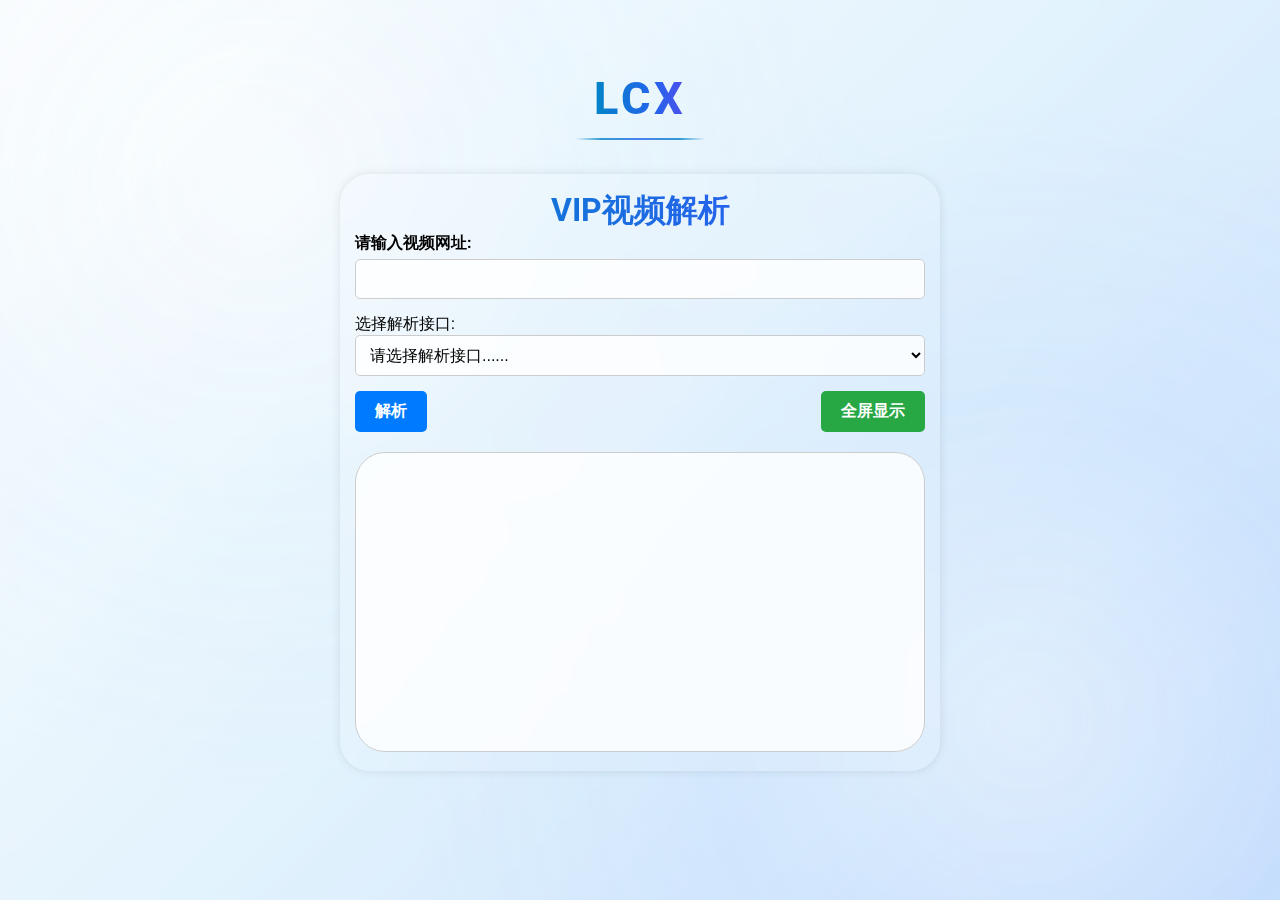
==== commit ccdae98b: "修复数据库连接问题" ====
--- a/user.html
+++ b/user.html
@@ -1,149 +1,295 @@
 <!DOCTYPE html>
-<html lang="zh-CN">
+<html lang="en">
+
 <head>
     <meta charset="UTF-8">
-    <meta name="viewport" content="width=device-width, initial-scale=1.0">
-    <title>LCX</title>
+    <meta name="viewport" content="width=device-width, initial-scale=1.0, maximum-scale=1.0, user-scalable=no">
+    <title>LCX-VIP视频解析</title>
+    <link rel="stylesheet" href="https://fonts.googleapis.com/css?family=Roboto:400,700">
     <link rel="stylesheet" href="css/styles.css">
     <link rel="stylesheet" href="https://cdnjs.cloudflare.com/ajax/libs/font-awesome/5.15.4/css/all.min.css">
-
+    <link rel="icon" href="ico\vip.ico" type="image/x-icon">
+    <style>
+        /* 通用样式 */
+        body {
+            font-family: 'Roboto', sans-serif;
+            display: flex;
+            justify-content: center;
+            align-items: center;
+            min-height: 100vh;
+            margin: 0;
+            background-color: #f0f0f0;
+        }
+
+        /* 容器样式 */
+      .container {
+            width: 90%;
+            max-width: 600px;
+            background-color: rgba(255, 255, 255, 0.1);
+            backdrop-filter: blur(15px);
+            border-radius: 30px;
+            box-shadow: 0 0 10px rgba(0, 0, 0, 0.1);
+            padding: 15px;
+            position: relative;
+        }
+
+        /* 输入组样式 */
+      .input-group {
+            margin-bottom: 15px;
+        }
+
+      .input-group label {
+            display: block;
+            font-weight: 700;
+            margin-bottom: 5px;
+        }
+
+      .input-group input {
+            width: 100%;
+            padding: 10px;
+            border: 1px solid #ccc;
+            border-radius: 5px;
+            font-size: 16px;
+            background-color: rgba(255, 255, 255, 0.8);
+            backdrop-filter: blur(10px);
+        }
+
+        /* 下拉选框样式 */
+      .select-group {
+            margin-bottom: 15px;
+        }
+
+      .select-group select {
+            width: 100%;
+            padding: 10px;
+            border: 1px solid #ccc;
+            border-radius: 5px;
+            font-size: 16px;
+            background-color: rgba(255, 255, 255, 0.8);
+            backdrop-filter: blur(10px);
+        }
+
+        /* 按钮样式 */
+        button {
+            padding: 10px 20px;
+            border: none;
+            border-radius: 5px;
+            font-size: 16px;
+            font-weight: 700;
+            cursor: pointer;
+            transition: background-color 0.3s ease;
+            background-color: rgba(0, 123, 255, 0.8);
+            backdrop-filter: blur(10px);
+        }
+
+        #parseButton {
+            background-color: #007BFF;
+            color: #fff;
+        }
+
+        #fullscreenButton {
+            background-color: #28a745;
+            color: #fff;
+        }
+
+        #parseButton:hover {
+            background-color: #0056b3;
+        }
+
+        #fullscreenButton:hover {
+            background-color: #218838;
+        }
+
+        /* 结果框架样式 */
+        iframe {
+            width: 100%;
+            height: 300px;
+            border: 1px solid #ccc;
+            border-radius: 30px;
+            margin-top: 20px;
+            background-color: rgba(255, 255, 255, 0.8);
+            backdrop-filter: blur(10px);
+        }
+
+        /* 爱心粒子效果 */
+        canvas {
+            position: fixed;
+            top: 0;
+            left: 0;
+            width: 100%;
+            height: 100%;
+            pointer-events: none;
+        }
+
+      .h1 {
+            text-align: center;
+            background: linear-gradient(90deg, #0284c7, #2563eb, #7c3aed, #0284c7);
+            background-size: 200% 100%;
+            -webkit-background-clip: text;
+            background-clip: text;
+            color: transparent;
+        }
+
+        /* 媒体查询，针对小屏幕设备进一步优化 */
+        @media (max-width: 480px) {
+          .container {
+                padding: 10px;
+            }
+
+          .input-group input,
+          .select-group select {
+                font-size: 14px;
+            }
+
+            button {
+                font-size: 14px;
+            }
+
+            iframe {
+                height: 200px;
+            }
+        }
+    </style>
 </head>
+
 <body>
-    <!-- 系统主标题 -->
     <h1 class="main-title">LCX</h1>
-
-    <!-- 雪花容器 -->
-    <div class="snowflakes" id="snowflakes"></div>
-
-    <div class="form-container">
-        <!-- 自定义弹窗容器 -->
-        <div id="customAlert" class="custom-alert">
-            <span class="custom-alert-icon"></span>
-            <span class="custom-alert-message"></span>
+    <div class="container">
+        <h1 class="h1">VIP视频解析</h1>
+        <div class="input-group">
+            <label for="videoUrl">请输入视频网址:</label>
+            <input type="text" id="videoUrl" class="entry">
         </div>
-
-        <!-- 登录表单 -->
-        <div class="form-section active" id="loginForm">
-            <h2 class="form-title">用户登录</h2>
-            <form id="loginFormElement">
-                <div class="form-group">
-                    <label for="login-username">用户名</label>
-                    <input type="text" id="login-username" name="username" placeholder="请输入用户名">
-                </div>
-                <div class="form-group">
-                    <label for="login-email">邮箱</label>
-                    <input type="email" id="login-email" name="email" placeholder="请输入邮箱">
-                </div>
-                <div class="form-group">
-                    <label for="login-password">密码</label>
-                    <input type="password" id="login-password" name="password" placeholder="请输入密码" required>
-                </div>
-                <div class="login-tip">用户名和邮箱至少填写一项</div>
-                <button type="submit" class="submit-btn">登录</button>
-                <div class="form-links">
-                    <a href="#" onclick="switchForm('registerForm')">注册账号</a>
-                    <a href="#" onclick="switchForm('forgotForm')">忘记密码</a>
-                </div>
-            </form>
+        <div class="select-group">
+            <label>选择解析接口:</label>
+            <select id="apiSelect">
+                <option value="" selected>请选择解析接口......</option>
+                <option value="https://jx.xyflv.cc/?url=">咸鱼</option>
+                <option value="https://jx.xmflv.com/?url=">虾米</option>
+                <option value="https://am1907.top/?jx=">M1907(可输名字)</option>
+                <option value="https://jx.mmkv.cn/tv.php?url=">vip</option>
+                <option value="https://jx.2s0.cn/player/?url=">极速</option>
+                <option value="https://www.yemu.xyz/?url=">夜幕</option>
+            </select>
         </div>
-
-        <!-- 注册表单 -->
-        <div class="form-section" id="registerForm">
-            <h2 class="form-title">用户注册</h2>
-            <form id="registerFormElement">
-                <div class="form-group">
-                    <label for="register-username">用户名</label>
-                    <input type="text" id="register-username" name="username" placeholder="请输入用户名" required>
-                </div>
-                <div class="form-group">
-                    <label for="register-email">邮箱</label>
-                    <input type="email" id="register-email" name="email" placeholder="请输入邮箱" required>
-                </div>
-                <div class="form-group">
-                    <label for="register-password">密码</label>
-                    <input type="password" id="register-password" name="password" placeholder="请输入密码" required>
-                    <div class="password-strength" id="registerPasswordStrength"></div>
-                </div>
-                <div class="form-group">
-                    <label for="register-confirm">确认密码</label>
-                    <input type="password" id="register-confirm" name="confirm_password" placeholder="请再次输入密码" required>
-                    <div class="password-match" id="registerPasswordMatch"></div>
-                </div>
-                <button type="submit" class="submit-btn">注册</button>
-                <div class="form-links">
-                    <a href="#" onclick="switchForm('loginForm')">返回登录</a>
-                </div>
-            </form>
+        <div style="display: flex; justify-content: space-between;">
+            <button id="parseButton" class="button" onclick="parseVideo()">解析</button>
+            <button id="fullscreenButton" class="button" onclick="toggleFullscreen()">全屏显示</button>
         </div>
-
-        <!-- 忘记密码表单 -->
-        <div class="form-section" id="forgotForm">
-            <h2 class="form-title">重置密码</h2>
-            <form id="forgotFormElement">
-                <div class="form-group">
-                    <label for="forgot-email">邮箱地址</label>
-                    <input type="email" id="forgot-email" name="email" placeholder="请输入注册邮箱" required>
-                </div>
-                <div class="form-group">
-                    <label for="forgot-new-password">新密码</label>
-                    <input type="password" id="forgot-new-password" name="new_password" placeholder="请输入新密码" required>
-                    <div class="password-strength" id="forgotPasswordStrength"></div>
-                </div>
-                <div class="form-group">
-                    <label for="forgot-confirm">确认密码</label>
-                    <input type="password" id="forgot-confirm" name="confirm_password" placeholder="请再次输入新密码" required>
-                    <div class="password-match" id="forgotPasswordMatch"></div>
-                </div>
-                <button type="submit" class="submit-btn">重置密码</button>
-                <div class="form-links">
-                    <a href="#" onclick="switchForm('loginForm')">返回登录</a>
-                </div>
-            </form>
-        </div>
-
-
-        <!-- 添加用户表单 -->
-        <div id="addUserForm" class="modal-form">
-            <div class="modal-content">
-                <h3>添加新用户</h3>
-                <div class="form-group">
-                    <label for="newUsername">用户名</label>
-                    <input type="text" id="newUsername" name="username" required>
-                </div>
-                <div class="form-group">
-                    <label for="newPassword">密码</label>
-                    <input type="password" id="newPassword" name="password" required>
-                </div>
-                <div class="form-group">
-                    <label for="newEmail">邮箱</label>
-                    <input type="email" id="newEmail" name="email" required>
-                </div>
-                <div class="form-buttons">
-                    <button type="button" class="cancel-btn" onclick="closeAddUserForm()">取消</button>
-                    <button type="button" class="submit-btn" onclick="submitAddUser()">添加</button>
-                </div>
-            </div>
-        </div>
-
-
-
-
-    <!-- 引入JavaScript文件 -->
-    <script src="js/ui.js" type="module"></script>
-    <script src="js/api.js" type="module"></script>
-    <script src="js/validation.js" type="module"></script>
-    <script src="js/effects.js" type="module"></script>
-    <script src="js/handlers.js" type="module"></script>
-    <script src="js/main.js" type="module"></script>
+        <iframe id="resultFrame" src=""></iframe>
+    </div>
+    <canvas id="heartCanvas"></canvas>
+    <audio id="clickSound" src="audio/click_sound.mp3"></audio>
 
     <script>
-    function testRedirect() {
-        const currentPath = window.location.pathname;
-        const basePath = currentPath.substring(0, currentPath.lastIndexOf('/'));
-        const userPageUrl = `${basePath}/user.html`;
-        console.log('测试跳转到:', userPageUrl);
-        window.location.href = userPageUrl;
-    }
+        function parseVideo() {
+            var videoUrl = document.getElementById('videoUrl').value.trim();
+            var selectedApi = document.getElementById('apiSelect').value;
+
+            if (!videoUrl) {
+                alert('请输入视频网址');
+                return;
+            }
+            if (selectedApi === "") {
+                alert('请选择解析接口');
+                return;
+            }
+
+            var apiUrl = selectedApi + encodeURIComponent(videoUrl);
+            document.getElementById('resultFrame').src = apiUrl;
+            playClickSound();
+        }
+
+        function toggleFullscreen() {
+            var iframe = document.getElementById('resultFrame');
+            if (iframe.requestFullscreen) {
+                iframe.requestFullscreen();
+            } else if (iframe.mozRequestFullScreen) { // Firefox
+                iframe.mozRequestFullScreen();
+            } else if (iframe.webkitRequestFullscreen) { // Chrome, Safari and Opera
+                iframe.webkitRequestFullscreen();
+            } else if (iframe.msRequestFullscreen) { // IE/Edge
+                iframe.msRequestFullscreen();
+            }
+            playClickSound();
+        }
+
+        function playClickSound() {
+            const audio = document.getElementById('clickSound');
+            // 设置音量为0.5（可根据需要调整，范围是0.0 - 1.0）
+            audio.volume = 1.0;
+            audio.currentTime = 0;
+            audio.play();
+        }
+
+        // 爱心粒子效果相关代码
+        const canvas = document.getElementById('heartCanvas');
+        const ctx = canvas.getContext('2d');
+        const particles = [];
+
+        canvas.width = window.innerWidth;
+        canvas.height = window.innerHeight;
+
+        window.addEventListener('resize', function () {
+            canvas.width = window.innerWidth;
+            canvas.height = window.innerHeight;
+        });
+
+        function Particle(x, y, size, color) {
+            this.x = x;
+            this.y = y;
+            this.size = size;
+            this.color = color;
+            this.vx = (Math.random() - 0.5) * 2;
+            this.vy = (Math.random() - 0.5) * 2;
+            this.life = 1;
+
+            this.draw = function () {
+                ctx.beginPath();
+                ctx.moveTo(this.x + this.size * 0.25, this.y);
+                ctx.bezierCurveTo(this.x + this.size * 0.25, this.y - this.size * 0.5, this.x + this.size * 0.75, this.y - this.size * 0.5, this.x + this.size * 0.75, this.y);
+                ctx.bezierCurveTo(this.x + this.size * 0.75, this.y - this.size * 0.25, this.x + this.size, this.y - this.size * 0.5, this.x + this.size, this.y);
+                ctx.bezierCurveTo(this.x + this.size, this.y + this.size * 0.5, this.x, this.y + this.size * 0.5, this.x, this.y);
+                ctx.bezierCurveTo(this.x, this.y - this.size * 0.5, this.x + this.size * 0.25, this.y - this.size * 0.25, this.x + this.size * 0.25, this.y);
+                ctx.fillStyle = this.color;
+                ctx.fill();
+            };
+
+            this.update = function () {
+                this.x += this.vx;
+                this.y += this.vy;
+                this.life -= 0.01;
+                if (this.life <= 0) {
+                    particles.splice(particles.indexOf(this), 1);
+                }
+            };
+        }
+
+        function addParticle(x, y) {
+            const size = Math.random() * 5 + 3;
+            const color = 'rgba(255, 0, 100, 0.7)';
+            particles.push(new Particle(x, y, size, color));
+        }
+
+        document.addEventListener('mousemove', function (e) {
+            addParticle(e.clientX, e.clientY);
+        });
+
+        document.addEventListener('click', function (e) {
+            addParticle(e.clientX, e.clientY);
+        });
+
+        function animate() {
+            ctx.clearRect(0, 0, canvas.width, canvas.height);
+            particles.forEach(function (particle) {
+                particle.draw();
+                particle.update();
+            });
+            requestAnimationFrame(animate);
+        }
+
+        animate();
     </script>
 </body>
-</html> 
+
+</html>